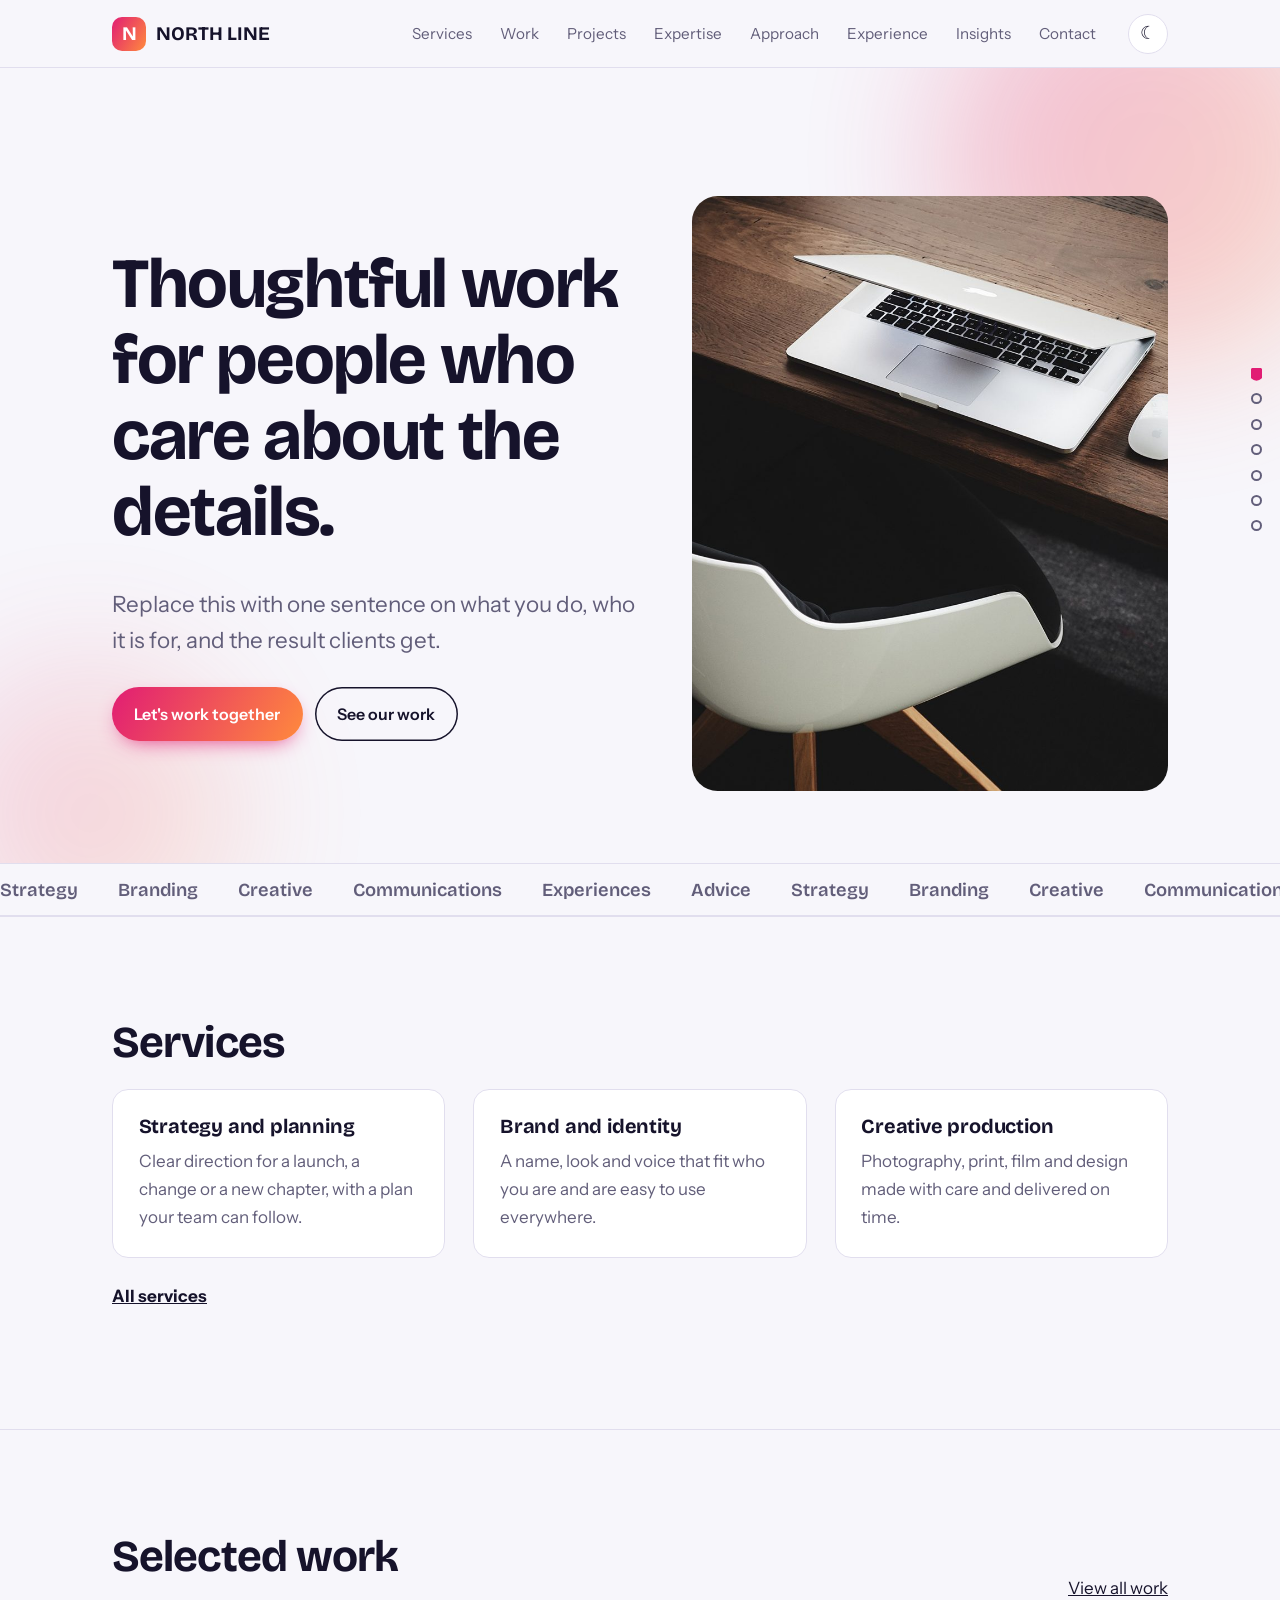
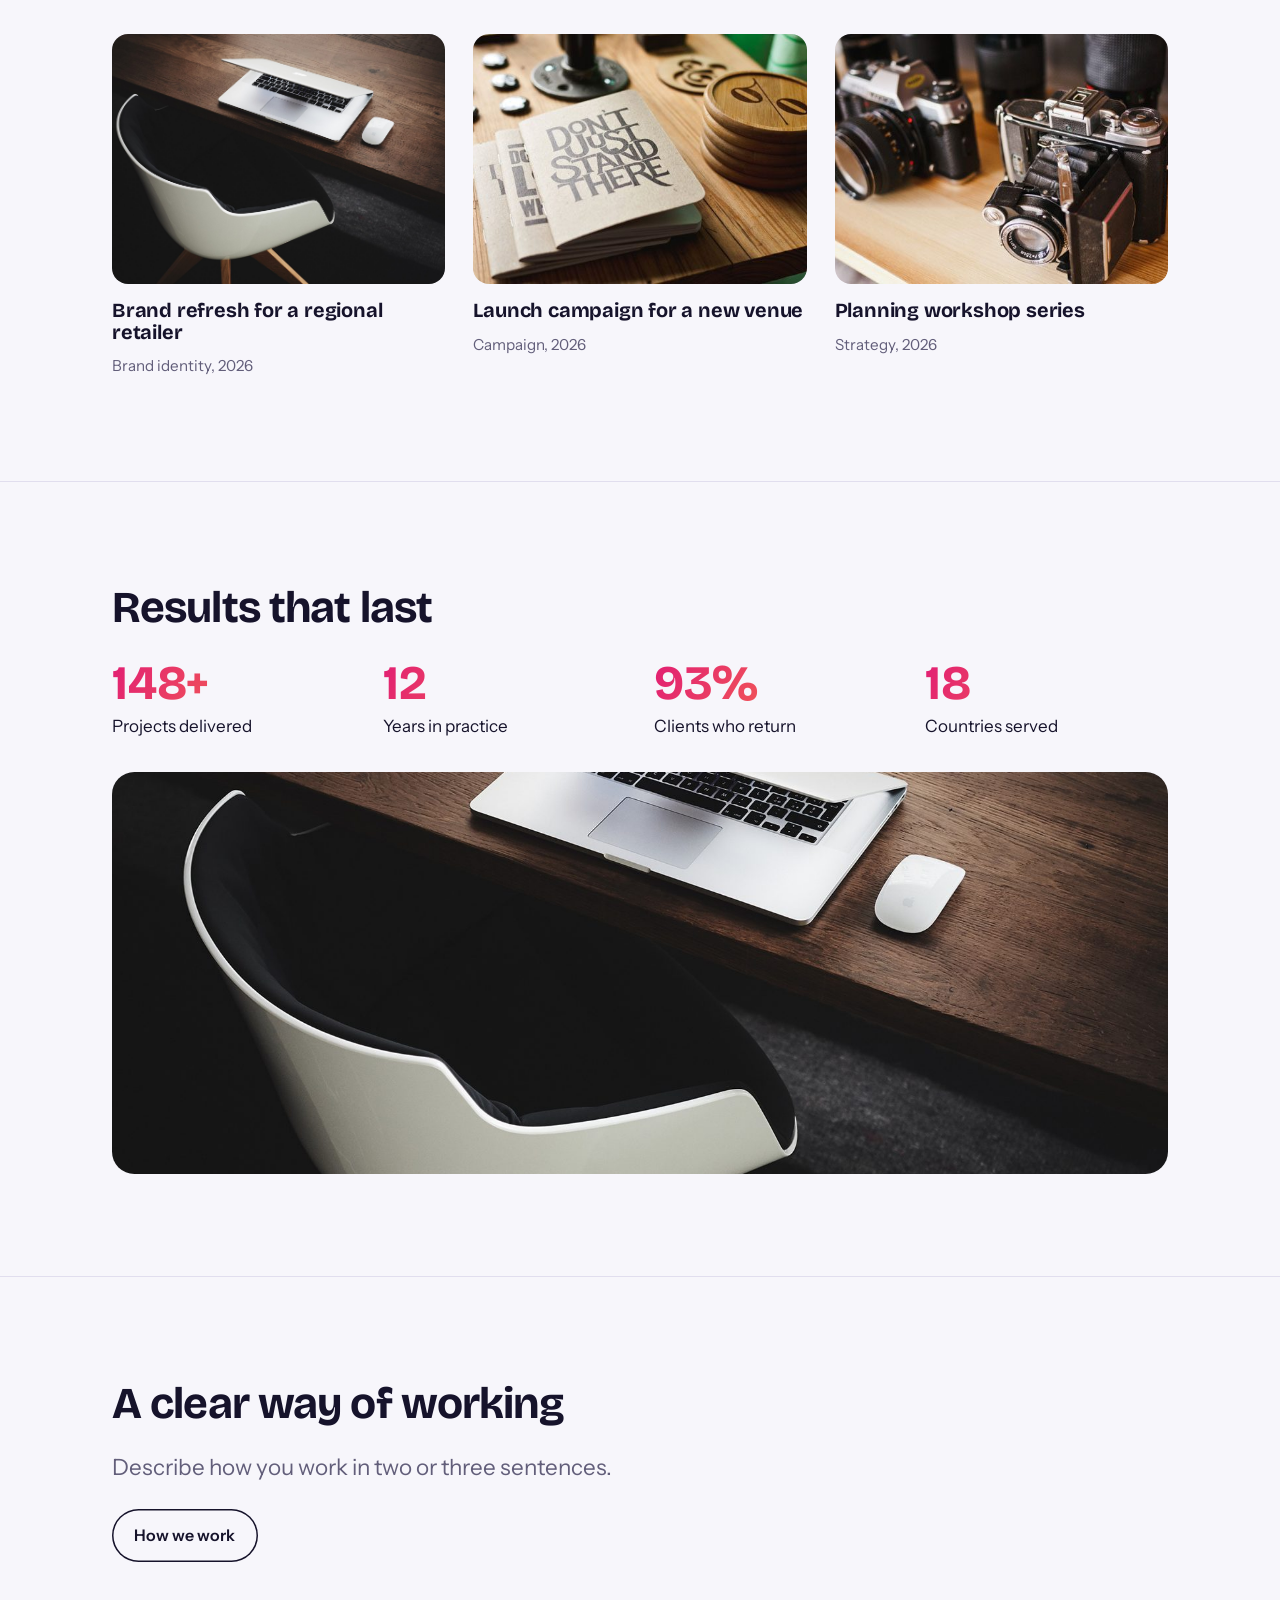
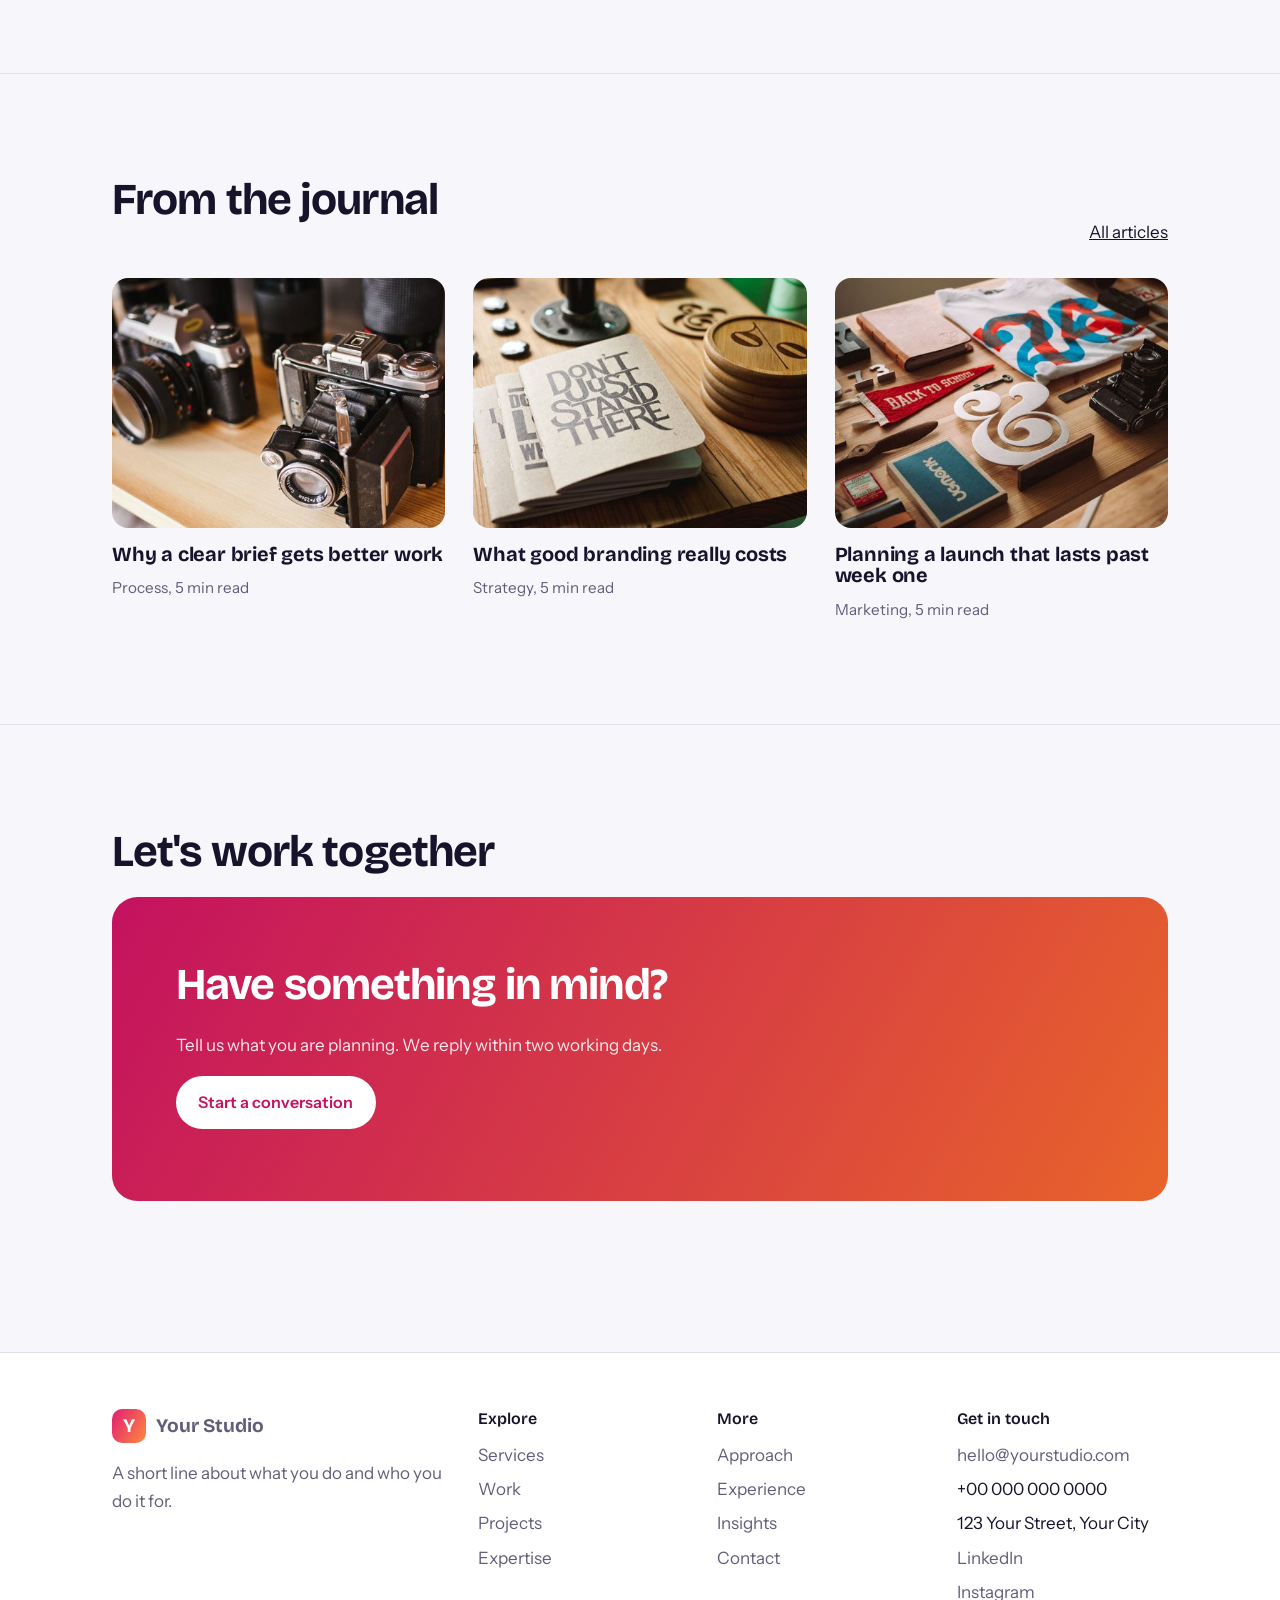
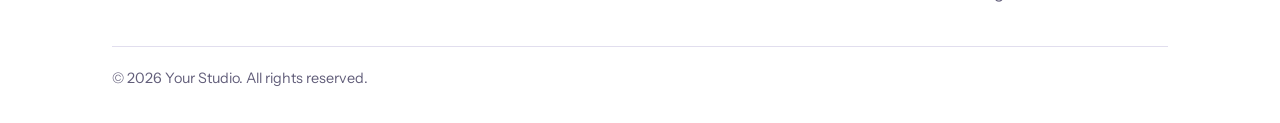
==== index.html @ 175acc4b "Add files via upload" ====
<!DOCTYPE html>
<html lang="en">
<head>
<meta charset="utf-8">
<meta name="viewport" content="width=device-width, initial-scale=1">
<title>Home | Your Studio</title>
<meta name="description" content="Replace with a short description of this page.">
<script>try{var t=localStorage.getItem("theme")||(matchMedia("(prefers-color-scheme: dark)").matches?"dark":"light");document.documentElement.dataset.theme=t}catch(e){}</script>
<link rel="preconnect" href="https://fonts.googleapis.com">
<link rel="stylesheet" href="https://fonts.googleapis.com/css2?family=Bricolage+Grotesque:wght@500;700&family=Instrument+Sans:wght@400;600&display=swap">
<link rel="stylesheet" href="style.css">
<script src="script.js" defer></script>
</head>
<body>
<header class="site-header" id="site-header"><div class="wrap">
<a class="brand" href="index.html"><i>N</i>NORTH LINE</a>
<nav class="nav" id="nav" aria-label="Main"><a href="services.html">Services</a><a href="work.html">Work</a><a href="projects.html">Projects</a><a href="expertise.html">Expertise</a><a href="approach.html">Approach</a><a href="experience.html">Experience</a><a href="insights.html">Insights</a><a href="contact.html">Contact</a></nav>

<button class="icon-btn" id="themeBtn" aria-label="Toggle light or dark theme"></button>
<button class="icon-btn burger" id="burger" aria-label="Open menu" aria-expanded="false">&#9776;</button>
</div><div class="progress" id="progress"></div></header>
<main>
<section class="hero" data-title="Intro"><span class="blob a"></span><span class="blob b"></span><div class="wrap hero-split"><div><h1>Thoughtful work for people who care about the details.</h1><p class="lead">Replace this with one sentence on what you do, who it is for, and the result clients get.</p><div class="actions"><a class="btn" href="contact.html">Let's work together</a><a class="btn ghost" href="work.html">See our work</a></div></div><div class="hero-img" data-parallax="0.05"><img src="https://images.unsplash.com/photo-1522071820081-009f0129c71c?auto=format&fit=crop&w=1200&q=75" alt="A team collaborating around a table" loading="lazy" onerror="this.onerror=null;this.src='studio-desk.jpg'"></div></div></section>
<div class="ticker" aria-hidden="true"><div><span>Strategy</span><span>Branding</span><span>Creative</span><span>Communications</span><span>Experiences</span><span>Advice</span><span>Strategy</span><span>Branding</span><span>Creative</span><span>Communications</span><span>Experiences</span><span>Advice</span><span>Strategy</span><span>Branding</span><span>Creative</span><span>Communications</span><span>Experiences</span><span>Advice</span><span>Strategy</span><span>Branding</span><span>Creative</span><span>Communications</span><span>Experiences</span><span>Advice</span></div></div><section class="section" data-title="Services"><div class="wrap"><h2>Services</h2><div class="grid"><article class="card"><h3>Strategy and planning</h3><p>Clear direction for a launch, a change or a new chapter, with a plan your team can follow.</p></article><article class="card"><h3>Brand and identity</h3><p>A name, look and voice that fit who you are and are easy to use everywhere.</p></article><article class="card"><h3>Creative production</h3><p>Photography, print, film and design made with care and delivered on time.</p></article></div><p style="margin-top:1.5rem"><a href="services.html"><b>All services</b></a></p></div></section><section class="section" data-title="Work"><div class="wrap"><div class="sec-head"><h2>Selected work</h2><a href="work.html">View all work</a></div><div class="grid"><a class="work-item" href="projects.html" data-cat="Brand"><div class="media"><img src="https://images.unsplash.com/photo-1522071820081-009f0129c71c?auto=format&fit=crop&w=1200&q=75" alt="Brand refresh for a regional retailer" loading="lazy" onerror="this.onerror=null;this.src='studio-desk.jpg'"></div><h3>Brand refresh for a regional retailer</h3><p>Brand identity, 2026</p></a><a class="work-item" href="projects.html" data-cat="Creative"><div class="media"><img src="https://images.unsplash.com/photo-1542744173-8e7e53415bb0?auto=format&fit=crop&w=1200&q=75" alt="Launch campaign for a new venue" loading="lazy" onerror="this.onerror=null;this.src='stationery.jpg'"></div><h3>Launch campaign for a new venue</h3><p>Campaign, 2026</p></a><a class="work-item" href="projects.html" data-cat="Experience"><div class="media"><img src="https://images.unsplash.com/photo-1552664730-d307ca884978?auto=format&fit=crop&w=1200&q=75" alt="Planning workshop series" loading="lazy" onerror="this.onerror=null;this.src='cameras.jpg'"></div><h3>Planning workshop series</h3><p>Strategy, 2026</p></a></div></div></section><section class="section" data-title="Results"><div class="wrap"><h2>Results that last</h2><div class="stats"><div><b data-count="150" data-suffix="+">150+</b>Projects delivered</div><div><b data-count="12">12</b>Years in practice</div><div><b data-count="94" data-suffix="%">94%</b>Clients who return</div><div><b data-count="18">18</b>Countries served</div></div><div class="band"><img src="https://images.unsplash.com/photo-1497366216548-37526070297c?auto=format&fit=crop&w=1200&q=75" alt="A bright modern workspace" loading="lazy" onerror="this.onerror=null;this.src='studio-desk.jpg'"></div></div></section><section class="section" data-title="Approach"><div class="wrap"><h2>A clear way of working</h2><p class="lead">Describe how you work in two or three sentences.</p><a class="btn ghost" href="approach.html">How we work</a></div></section><section class="section" data-title="Insights"><div class="wrap"><div class="sec-head"><h2>From the journal</h2><a href="insights.html">All articles</a></div><div class="grid"><a class="work-item" href="article-1.html"><div class="media"><img src="https://images.unsplash.com/photo-1552664730-d307ca884978?auto=format&fit=crop&w=1200&q=75" alt="Why a clear brief gets better work" loading="lazy" onerror="this.onerror=null;this.src='cameras.jpg'"></div><h3>Why a clear brief gets better work</h3><p>Process, 5 min read</p></a><a class="work-item" href="article-2.html"><div class="media"><img src="https://images.unsplash.com/photo-1542744173-8e7e53415bb0?auto=format&fit=crop&w=1200&q=75" alt="What good branding really costs" loading="lazy" onerror="this.onerror=null;this.src='stationery.jpg'"></div><h3>What good branding really costs</h3><p>Strategy, 5 min read</p></a><a class="work-item" href="article-3.html"><div class="media"><img src="https://images.unsplash.com/photo-1519389950473-47ba0277781c?auto=format&fit=crop&w=1200&q=75" alt="Planning a launch that lasts past week one" loading="lazy" onerror="this.onerror=null;this.src='brand-flatlay.jpg'"></div><h3>Planning a launch that lasts past week one</h3><p>Marketing, 5 min read</p></a></div></div></section><section class="section" data-title="Let's work together"><div class="wrap"><h2>Let's work together</h2><div class="cta-band"><h2>Have something in mind?</h2><p>Tell us what you are planning. We reply within two working days.</p><a class="btn" href="contact.html">Start a conversation</a></div></div></section>
</main>
<footer class="site-footer" id="site-footer"><div class="wrap"><div class="foot">
<div><a class="brand" href="index.html"><i>Y</i>Your Studio</a><p class="muted" style="margin-top:1rem">A short line about what you do and who you do it for.</p></div>
<div><h4>Explore</h4><ul><li><a href="services.html">Services</a></li><li><a href="work.html">Work</a></li><li><a href="projects.html">Projects</a></li><li><a href="expertise.html">Expertise</a></li></ul></div>
<div><h4>More</h4><ul><li><a href="approach.html">Approach</a></li><li><a href="experience.html">Experience</a></li><li><a href="insights.html">Insights</a></li><li><a href="contact.html">Contact</a></li></ul></div>
<div><h4>Get in touch</h4><ul><li><a href="mailto:hello@yourstudio.com">hello@yourstudio.com</a></li><li>+00 000 000 0000</li><li>123 Your Street, Your City</li><li><a href="#">LinkedIn</a></li><li><a href="#">Instagram</a></li></ul></div>
</div><div class="legal">&copy; 2026 Your Studio. All rights reserved.</div></div></footer>
</body>
</html>
---- style.css ----
/* ===== THEME TOKENS: edit these to rebrand ===== */
:root{
  --bg:#f7f6fb; --surface:#fff; --text:#16132b; --muted:#625e7a; --line:#e1deee;
  --accent:#e11d74; --accent-2:#ff8a3d; --accent-ink:#fff;
  --grad:linear-gradient(120deg,var(--accent),var(--accent-2));
  --font-head:'Bricolage Grotesque',system-ui,sans-serif;
  --font-body:'Instrument Sans',system-ui,sans-serif;
  --radius:16px; --max:1120px; --nav-h:68px; --gap:clamp(1rem,2.5vw,1.75rem);
}
[data-theme="dark"]{--bg:#0e0d1c;--surface:#181730;--text:#f2f0fb;--muted:#a09cbc;--line:#2a2848;--accent:#ff4f9a;--accent-2:#ffa45c;--accent-ink:#14122b}

/* ===== BASE ===== */
*{box-sizing:border-box}
html{scroll-behavior:smooth;scroll-padding-top:calc(var(--nav-h) + 16px)}
body{margin:0;background:var(--bg);color:var(--text);font:1.0625rem/1.65 var(--font-body);-webkit-font-smoothing:antialiased;transition:background .25s,color .25s}
h1,h2,h3{font-family:var(--font-head);line-height:1.08;letter-spacing:-.02em;margin:0 0 .5em}
h1{font-size:clamp(2.6rem,7.5vw,5.6rem);font-weight:700;max-width:14ch}
h2{font-size:clamp(1.8rem,4vw,2.75rem)} h3{font-size:1.25rem;letter-spacing:-.01em}
p{margin:0 0 1em;max-width:62ch} a{color:inherit}
.muted{color:var(--muted)} .wrap{max-width:var(--max);margin:0 auto;padding:0 clamp(1.1rem,4vw,2rem)}
:focus-visible{outline:3px solid var(--accent);outline-offset:3px;border-radius:4px}
::selection{background:var(--accent);color:var(--accent-ink)}
html{scrollbar-width:thin;scrollbar-color:var(--accent) transparent}
::-webkit-scrollbar{width:10px}::-webkit-scrollbar-thumb{background:var(--accent);border-radius:9px}

/* ===== HEADER / NAV ===== */
.site-header{position:sticky;top:0;z-index:50;height:var(--nav-h);background:color-mix(in srgb,var(--bg) 88%,transparent);backdrop-filter:blur(12px);border-bottom:1px solid var(--line)}
.site-header .wrap{display:flex;align-items:center;gap:1.25rem;height:100%}
.brand{display:flex;align-items:center;gap:.6rem;font:700 1.2rem var(--font-head);text-decoration:none;margin-right:auto}
.brand i{display:grid;place-items:center;width:34px;height:34px;border-radius:10px;background:var(--accent);color:var(--accent-ink);font-style:normal}
.nav{display:flex;gap:.25rem}
.nav a{padding:.45rem .75rem;border-radius:99px;text-decoration:none;font-size:.95rem;color:var(--muted)}
.nav a:hover,.nav a[aria-current=page]{color:var(--text);background:var(--surface);box-shadow:inset 0 0 0 1px var(--line)}
.icon-btn{width:40px;height:40px;border-radius:50%;border:1px solid var(--line);background:var(--surface);color:var(--text);cursor:pointer;font-size:1.1rem}
.burger{display:none}
.progress{position:absolute;left:0;bottom:-1px;height:2px;width:0;background:var(--accent)}

/* ===== BUTTONS ===== */
.btn{display:inline-block;padding:.85rem 1.4rem;border-radius:99px;background:var(--accent);color:var(--accent-ink);font-weight:600;text-decoration:none;border:0;cursor:pointer;font-size:1rem;transition:transform .15s}
.btn:hover{transform:translateY(-2px)} .btn.ghost{background:transparent;color:var(--text);box-shadow:inset 0 0 0 1.5px var(--text)}
.head-cta{padding:.55rem 1.1rem;font-size:.92rem}

/* ===== SECTIONS ===== */
.section{padding:clamp(3.5rem,8vw,6.5rem) 0;border-top:1px solid var(--line)}
.hero{padding:clamp(3.5rem,10vw,8rem) 0 clamp(2.5rem,6vw,4.5rem);border:0}
.page-hero{padding:clamp(3rem,7vw,5.5rem) 0 clamp(2rem,4vw,3rem);border:0}
.page-hero h1{font-size:clamp(2.3rem,6vw,4.4rem);max-width:18ch}
.lead{font-size:clamp(1.15rem,2vw,1.4rem);color:var(--muted);max-width:52ch}
.actions{display:flex;flex-wrap:wrap;gap:.75rem;margin-top:1.75rem}
.sec-head{display:flex;justify-content:space-between;align-items:end;gap:1rem;flex-wrap:wrap;margin-bottom:2rem}
.sec-head p{margin:0}

/* ticker (hero) */
.ticker{overflow:hidden;border-block:1px solid var(--line);padding:.9rem 0;font:600 1.15rem var(--font-head);white-space:nowrap}
.ticker div{display:inline-block;animation:tick 30s linear infinite}
.ticker span{margin-right:2.5rem;color:var(--muted)}
@keyframes tick{to{transform:translateX(-50%)}}

/* ===== GRIDS & CARDS ===== */
.grid{display:grid;gap:var(--gap);grid-template-columns:repeat(auto-fit,minmax(min(100%,290px),1fr))}
.card{background:var(--surface);border:1px solid var(--line);border-radius:var(--radius);padding:1.6rem}
.card p{color:var(--muted);margin:0}
.tags{display:flex;flex-wrap:wrap;gap:.45rem;margin-top:1rem;padding:0;list-style:none}
.tags li{padding:.2rem .7rem;border:1px solid var(--line);border-radius:99px;font-size:.85rem;color:var(--muted)}
.row{display:grid;grid-template-columns:1fr 1.4fr;gap:var(--gap);padding:1.75rem 0;border-top:1px solid var(--line)}
.row:last-child{border-bottom:1px solid var(--line)} .row h3{margin:0}
.stats{display:grid;grid-template-columns:repeat(auto-fit,minmax(150px,1fr));gap:var(--gap)}
.stats b{display:block;font:700 clamp(2rem,4vw,3rem) var(--font-head);color:var(--accent)}
.steps{counter-reset:s;display:grid;gap:var(--gap)}
.step{counter-increment:s;display:grid;grid-template-columns:3.5rem 1fr;gap:1rem;padding:1.5rem;border:1px solid var(--line);border-radius:var(--radius);background:var(--surface)}
.step::before{content:counter(s);font:700 2.2rem var(--font-head);color:var(--accent)}
.step h3,.step p{margin:0 0 .3rem}
.timeline{border-left:2px solid var(--line);margin-left:.5rem}
.timeline article{position:relative;padding:0 0 2rem 1.75rem}
.timeline article::before{content:"";position:absolute;left:-7px;top:.5rem;width:12px;height:12px;border-radius:50%;background:var(--accent)}
.timeline small{color:var(--muted)}
blockquote{margin:0}blockquote p{font:500 1.15rem/1.5 var(--font-head);color:var(--text)}blockquote footer{font-size:.9rem;color:var(--muted)}

/* media / work */
.media{aspect-ratio:4/3;border-radius:var(--radius);background:linear-gradient(135deg,hsl(var(--hue,230) 70% 55%),hsl(calc(var(--hue,230) + 50) 70% 40%));overflow:hidden;margin-bottom:1rem}
.media img{width:100%;height:100%;object-fit:cover;display:block}
.work-item{text-decoration:none;display:block}.work-item:hover h3{color:var(--accent)}
.work-item p{margin:0;color:var(--muted);font-size:.95rem}
.chips{display:flex;flex-wrap:wrap;gap:.5rem;margin-bottom:2rem}
.chip{padding:.4rem 1rem;border-radius:99px;border:1px solid var(--line);background:var(--surface);color:var(--text);cursor:pointer;font:inherit;font-size:.92rem}
.chip.on{background:var(--text);color:var(--bg);border-color:var(--text)}
[hidden]{display:none!important}
.case{display:grid;grid-template-columns:1fr 1fr;gap:calc(var(--gap)*2);align-items:center;padding:2.5rem 0;border-top:1px solid var(--line)}
.case:nth-child(even) .media{order:2}

/* faq */
details{border-top:1px solid var(--line);padding:1.1rem 0}details:last-of-type{border-bottom:1px solid var(--line)}
summary{cursor:pointer;font:600 1.1rem var(--font-head)}details p{margin:.7rem 0 0;color:var(--muted)}

/* forms */
form{display:grid;gap:1rem}label{display:grid;gap:.35rem;font-weight:600;font-size:.95rem}
input,select,textarea{font:inherit;padding:.8rem 1rem;border-radius:10px;border:1px solid var(--line);background:var(--surface);color:var(--text);width:100%}
.form-note{color:var(--accent);font-weight:600;min-height:1.5em}
.split{display:grid;grid-template-columns:1.3fr 1fr;gap:calc(var(--gap)*2)}
.cta-band{background:var(--accent);color:var(--accent-ink);border-radius:calc(var(--radius)*1.6);padding:clamp(2rem,6vw,4rem)}
.cta-band .btn{background:var(--accent-ink);color:var(--accent)}.cta-band p{opacity:.9}

/* ===== SIDE RAIL (scroll-spy) ===== */
.rail{position:fixed;right:18px;top:50%;transform:translateY(-50%);z-index:40;display:flex;flex-direction:column;gap:.9rem;max-height:70vh;overflow:auto;scrollbar-width:none}
.rail a{position:relative;display:block;width:11px;height:11px;border-radius:50%;border:2px solid var(--muted);transition:.2s}
.rail a.on{background:var(--accent);border-color:var(--accent);transform:scale(1.3)}
.rail a span{position:absolute;right:22px;top:50%;transform:translateY(-50%);white-space:nowrap;background:var(--text);color:var(--bg);padding:.2rem .6rem;border-radius:6px;font-size:.8rem;opacity:0;pointer-events:none;transition:.15s}
.rail a:hover span,.rail a:focus-visible span{opacity:1}

/* ===== FOOTER ===== */
.site-footer{border-top:1px solid var(--line);padding:3.5rem 0 2rem;margin-top:3rem;background:var(--surface)}
.foot{display:grid;grid-template-columns:1.6fr 1fr 1fr 1fr;gap:var(--gap)}
.foot h4{font:600 1rem var(--font-head);margin:0 0 .8rem}.foot ul{list-style:none;margin:0;padding:0;display:grid;gap:.4rem}
.foot a{color:var(--muted);text-decoration:none}.foot a:hover{color:var(--accent)}
.legal{margin-top:2.5rem;padding-top:1.25rem;border-top:1px solid var(--line);font-size:.9rem;color:var(--muted)}

/* ===== RESPONSIVE ===== */
@media(max-width:1180px){.rail{display:none}}
@media(max-width:900px){
  .burger{display:inline-block}.head-cta{display:none}
  .nav{position:absolute;top:var(--nav-h);left:0;right:0;flex-direction:column;background:var(--bg);border-bottom:1px solid var(--line);padding:.75rem 1.1rem;display:none}
  .nav.open{display:flex}
  .row,.case,.split,.foot{grid-template-columns:1fr}.case:nth-child(even) .media{order:0}
}
@media(prefers-reduced-motion:reduce){*{animation:none!important;transition:none!important;scroll-behavior:auto!important}}

/* ===== HERO WITH IMAGE ===== */
.hero-split{display:grid;grid-template-columns:1.1fr 1fr;gap:calc(var(--gap)*2);align-items:center}
.hero-split h1{font-size:clamp(2.4rem,5.6vw,4.4rem);max-width:13ch}
.hero-img{aspect-ratio:4/5;border-radius:calc(var(--radius)*1.6);overflow:hidden;background:var(--line)}
.hero-img img{width:100%;height:100%;object-fit:cover;display:block}
.band{aspect-ratio:21/8;border-radius:calc(var(--radius)*1.4);overflow:hidden;margin-top:2rem}
.band img{width:100%;height:100%;object-fit:cover;display:block}
@media(max-width:900px){.hero-split{grid-template-columns:1fr}.hero-img{aspect-ratio:4/3}.band{aspect-ratio:16/9}}

/* ===== PALETTE UPGRADES ===== */
.brand i,.progress,.btn{background:var(--grad)}
.btn{color:var(--accent-ink);position:relative;overflow:hidden;box-shadow:0 8px 22px -10px var(--accent)}
.btn.ghost{background:transparent;box-shadow:inset 0 0 0 1.5px var(--text);color:var(--text)}
.stats b{background:var(--grad);-webkit-background-clip:text;background-clip:text;color:transparent}
.cta-band{background:linear-gradient(120deg,#c4125f,#e8642a);color:#fff;position:relative;overflow:hidden}
.cta-band .btn{background:#fff;color:#c4125f;box-shadow:none}
.step::before,.timeline article::before{background:none}.step::before{background:var(--grad);-webkit-background-clip:text;background-clip:text;color:transparent}
.timeline article::before{background:var(--grad)}
.chip.on{background:var(--grad);border-color:transparent;color:var(--accent-ink)}
.card{transition:transform .3s,box-shadow .3s,border-color .3s}
.card:hover{transform:translateY(-6px);border-color:var(--accent);box-shadow:0 18px 40px -22px var(--accent)}

/* ===== ANIMATION ===== */
@keyframes rise{from{opacity:0;transform:translateY(34px)}to{opacity:1;transform:none}}
@keyframes unveil{from{clip-path:inset(0 0 100% 0);transform:scale(1.08)}to{clip-path:inset(0);transform:none}}
@keyframes drift{50%{transform:translate(40px,-30px) scale(1.12)}}
@keyframes fade{from{opacity:0}to{opacity:1}}
body{animation:fade .6s ease both}
.hero,.page-hero{position:relative;overflow:hidden}
.hero .wrap,.page-hero .wrap{position:relative;z-index:1}
.hero h1,.page-hero h1{animation:rise .9s .1s cubic-bezier(.2,.7,.2,1) both}
.hero .lead,.page-hero .lead{animation:rise .9s .3s cubic-bezier(.2,.7,.2,1) both}
.hero .actions{animation:rise .9s .5s cubic-bezier(.2,.7,.2,1) both}
.hero-img{animation:unveil 1.3s .3s cubic-bezier(.7,0,.2,1) both}
.blob{position:absolute;border-radius:50%;filter:blur(70px);opacity:.28;background:var(--grad);animation:drift 14s ease-in-out infinite;pointer-events:none}
.blob.a{width:420px;height:420px;top:-120px;right:-80px}.blob.b{width:300px;height:300px;bottom:-100px;left:-60px;animation-delay:-6s;opacity:.18}
.js [data-anim]{opacity:0;transform:translateY(28px);transition:opacity .8s cubic-bezier(.2,.7,.2,1),transform .8s cubic-bezier(.2,.7,.2,1)}
.js [data-anim].in{opacity:1;transform:none}
.media img,.hero-img img,.band img{transition:transform .9s cubic-bezier(.2,.7,.2,1)}
.work-item:hover .media img,.case:hover .media img{transform:scale(1.07)}
.btn::after{content:"";position:absolute;inset:0;background:linear-gradient(100deg,transparent 30%,rgba(255,255,255,.45) 50%,transparent 70%);transform:translateX(-120%);transition:transform .6s}
.btn:hover::after{transform:translateX(120%)}
.site-header{transition:height .3s,box-shadow .3s}.site-header.small{height:58px;box-shadow:0 8px 24px -18px #000}
.nav a{transition:.2s}

/* ===== ARTICLES ===== */
.article{max-width:720px;margin:0 auto}
.article .meta{color:var(--muted);font-size:.95rem;margin-bottom:2rem}
.article p{font-size:1.15rem;max-width:none;line-height:1.8}
.article h2{font-size:1.7rem;margin-top:2.2rem}
.article .band{margin:0 0 2.5rem;aspect-ratio:16/8}
.article blockquote{margin:2rem 0;padding-left:1.4rem;border-left:4px solid var(--accent)}
.article blockquote p{font:600 1.5rem/1.35 var(--font-head)}
.back{display:inline-block;margin-bottom:1.5rem;color:var(--muted);text-decoration:none}.back:hover{color:var(--accent)}
.info-list{display:grid;gap:1rem}.info-list h3{font-size:1rem;margin:0 0 .15rem}.info-list p{margin:0}
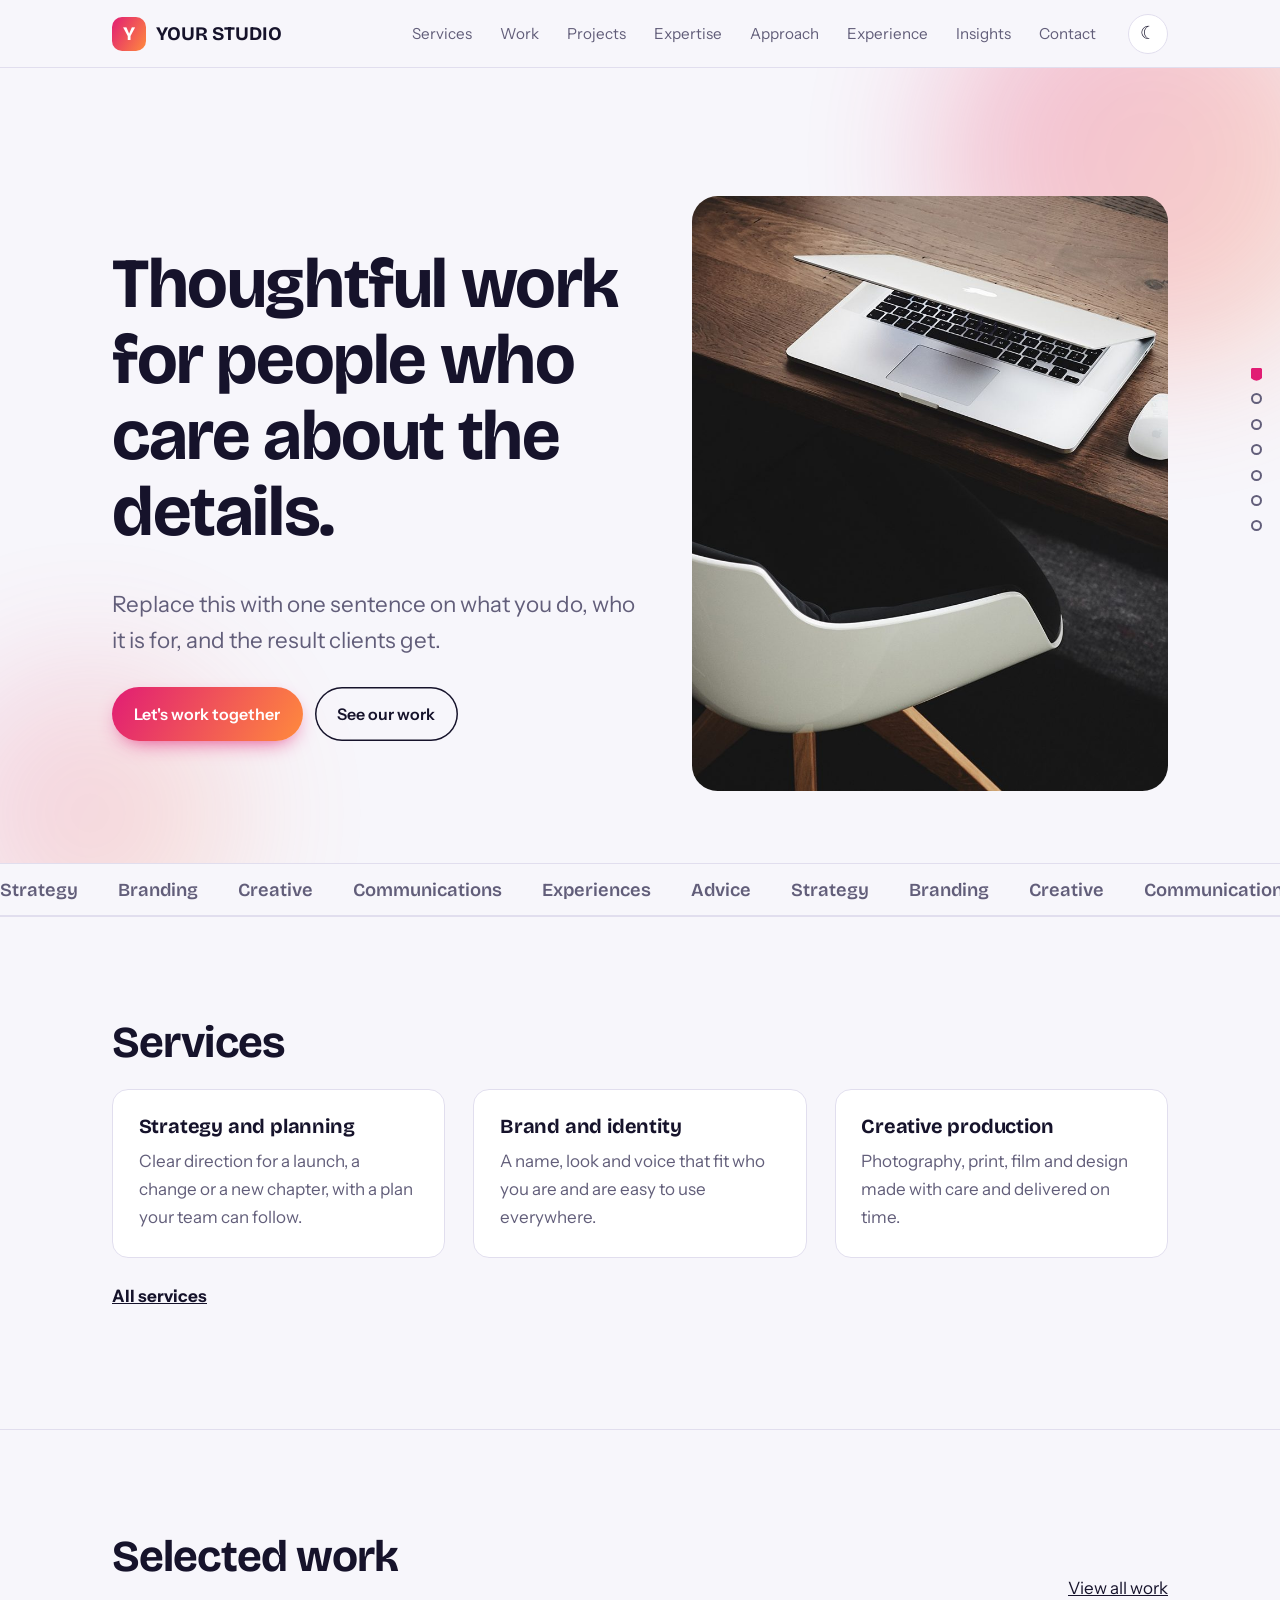
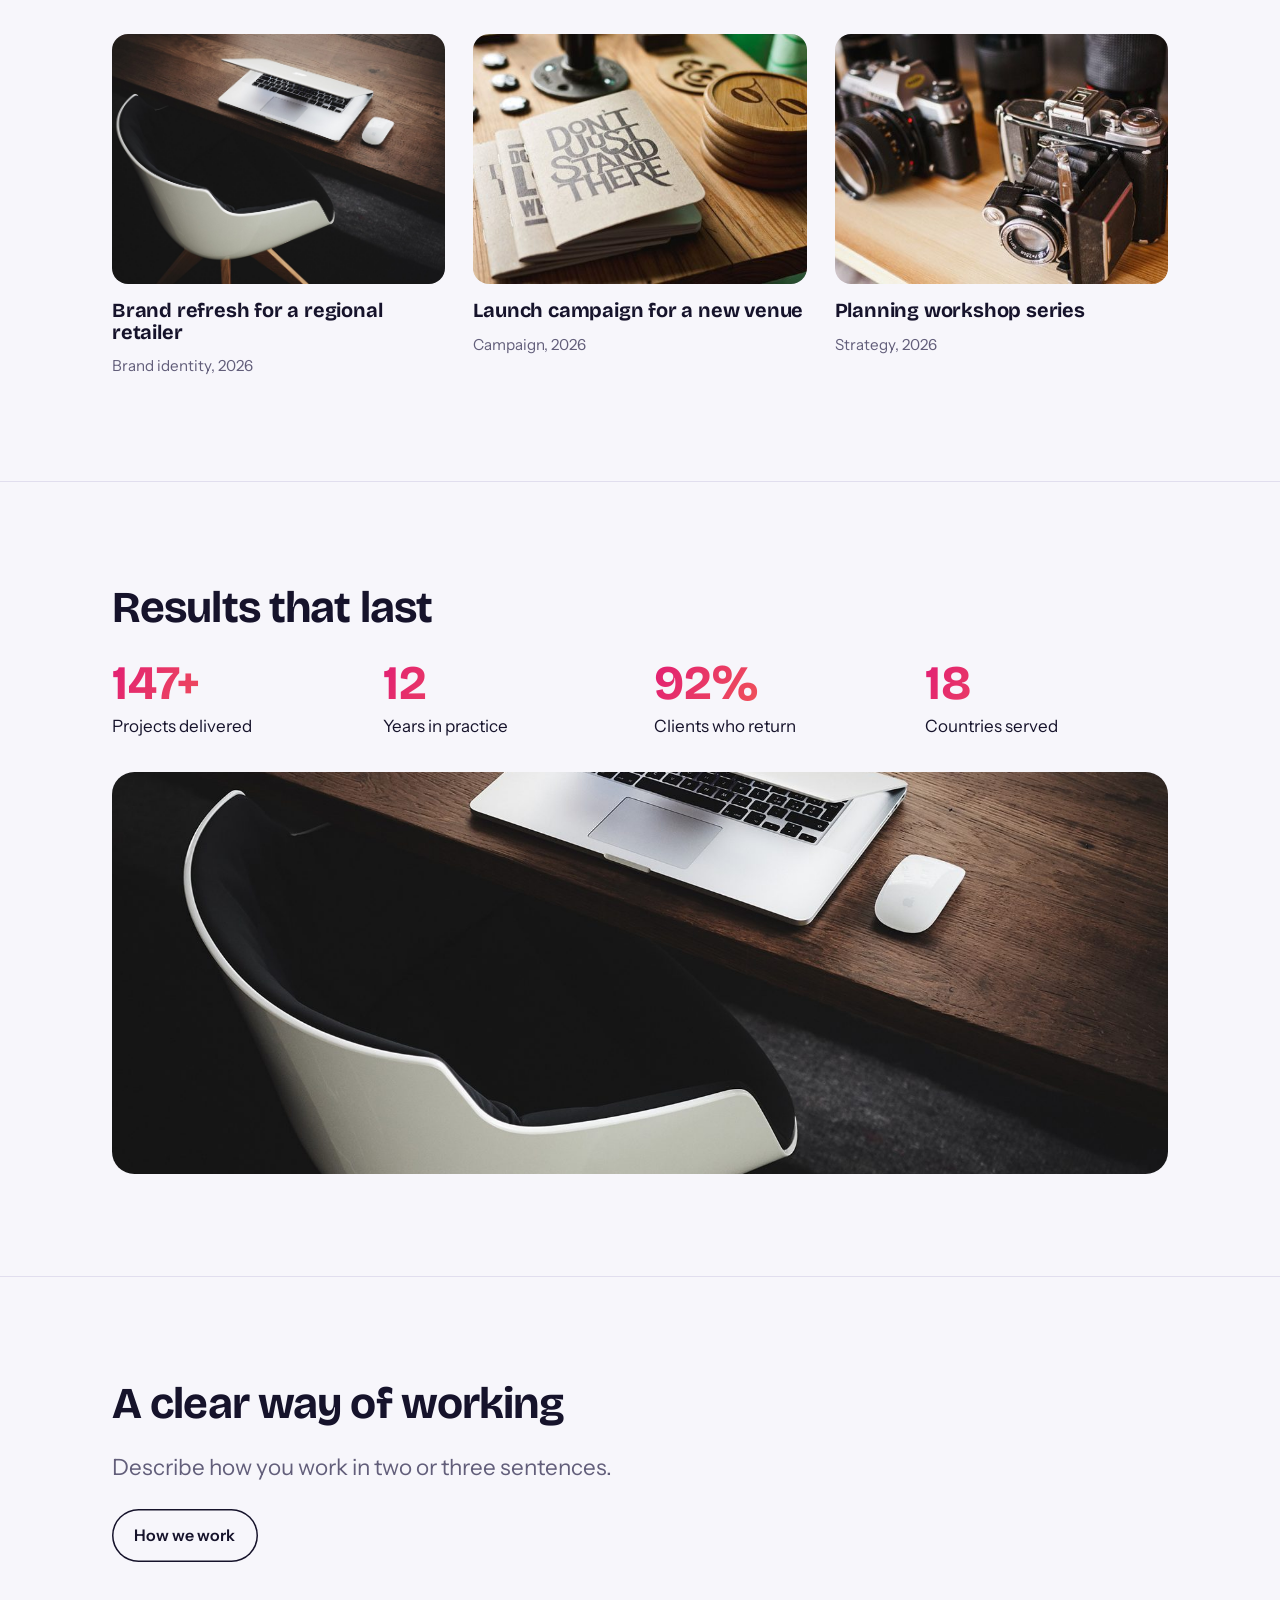
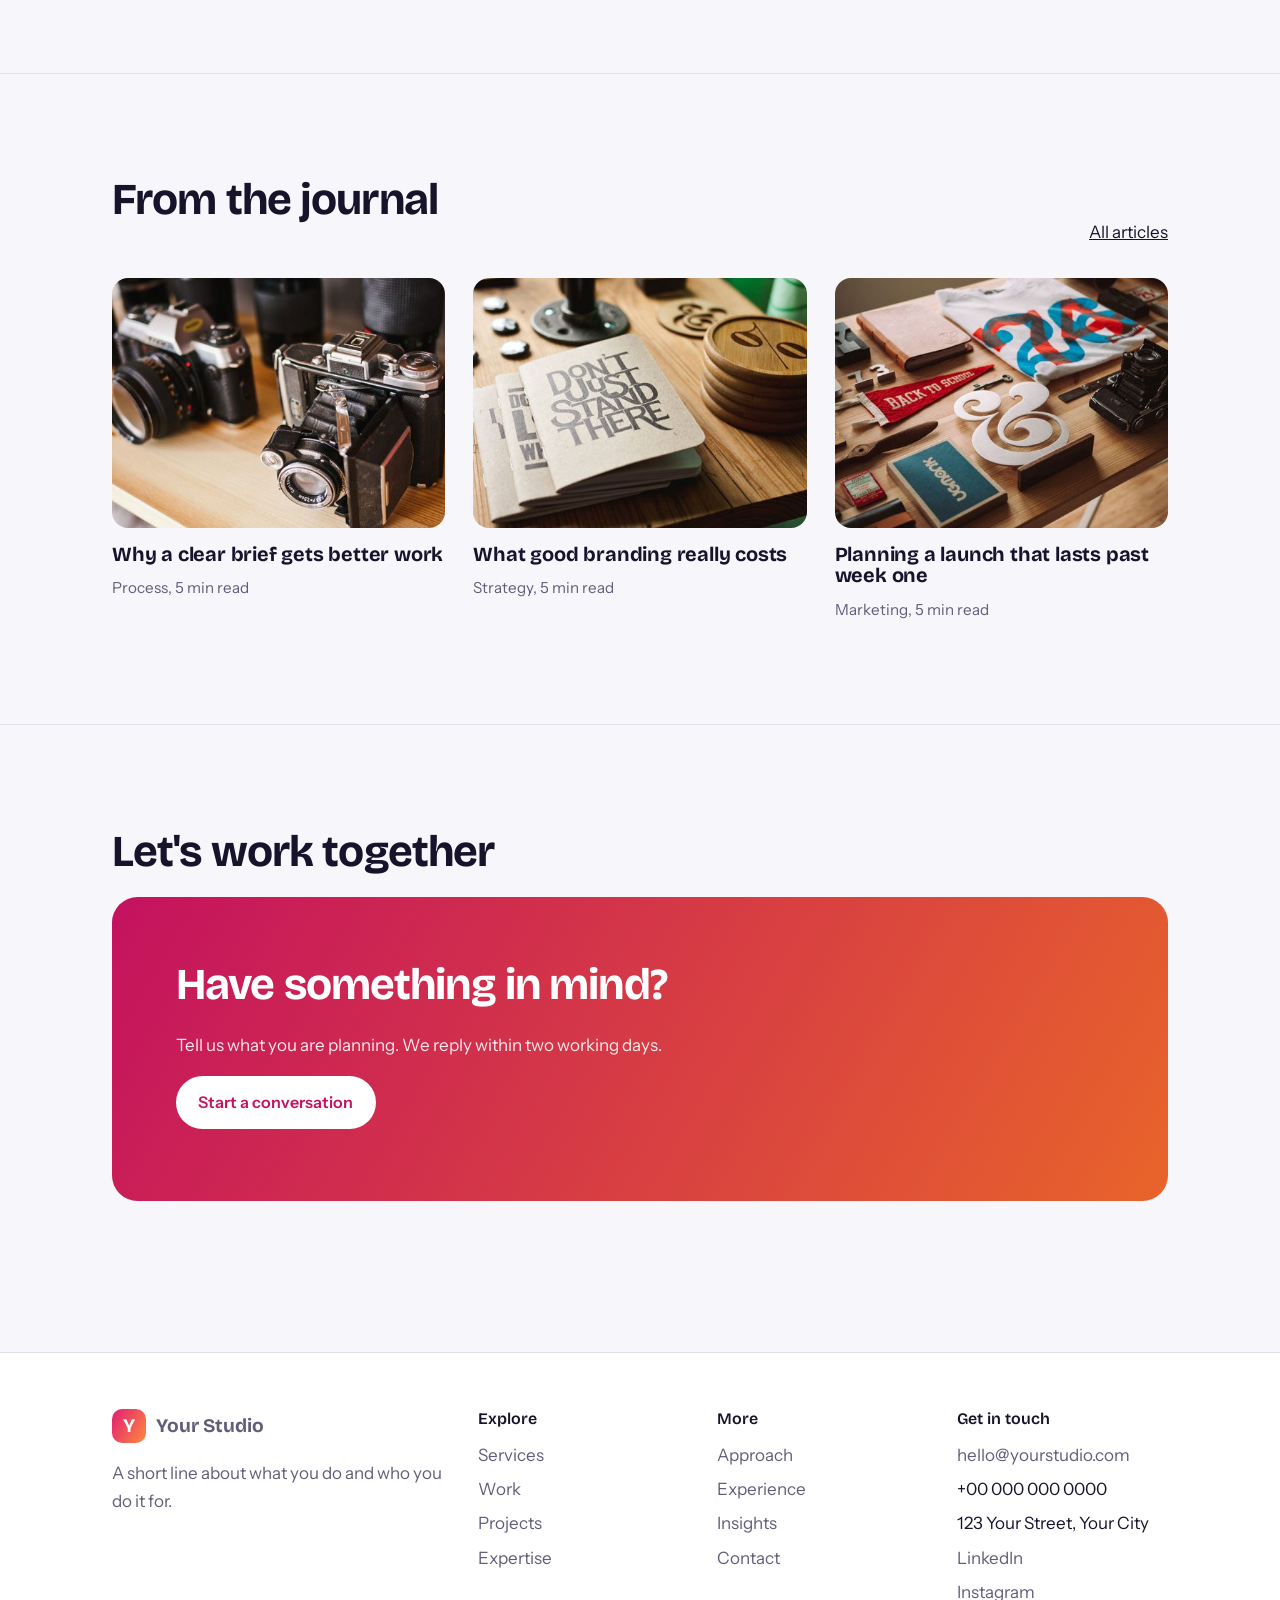
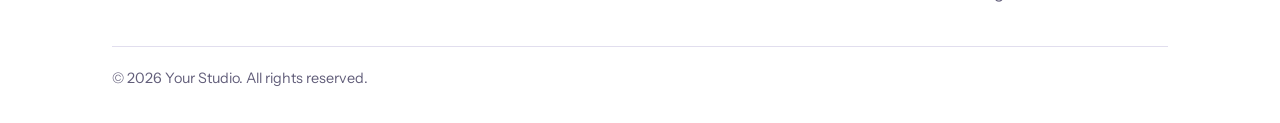
==== commit 4307664f: "Update brand link in index.html" ====
--- a/index.html
+++ b/index.html
@@ -13,7 +13,7 @@
 </head>
 <body>
 <header class="site-header" id="site-header"><div class="wrap">
-<a class="brand" href="index.html"><i>N</i>NORTH LINE</a>
+<a class="brand" href="index.html"><i>Y</i>YOUR STUDIO</a>
 <nav class="nav" id="nav" aria-label="Main"><a href="services.html">Services</a><a href="work.html">Work</a><a href="projects.html">Projects</a><a href="expertise.html">Expertise</a><a href="approach.html">Approach</a><a href="experience.html">Experience</a><a href="insights.html">Insights</a><a href="contact.html">Contact</a></nav>
 
 <button class="icon-btn" id="themeBtn" aria-label="Toggle light or dark theme"></button>
